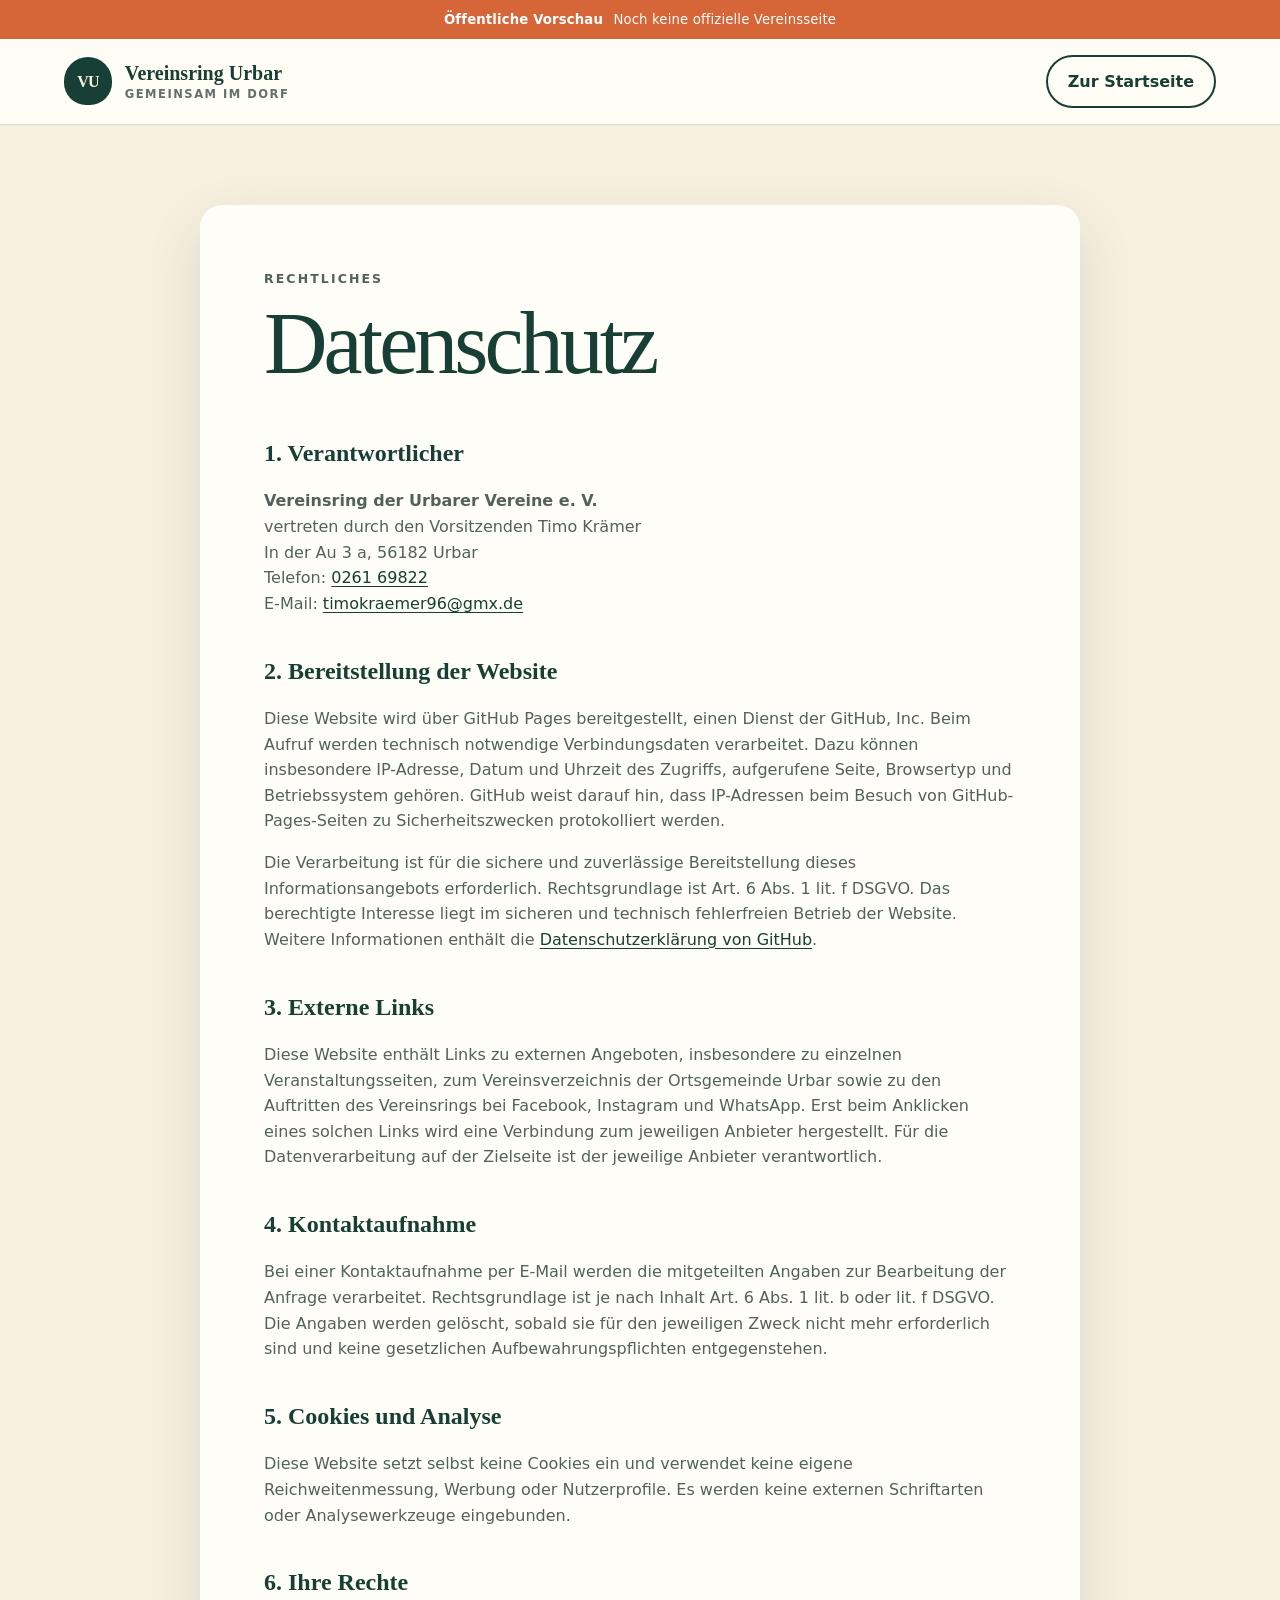
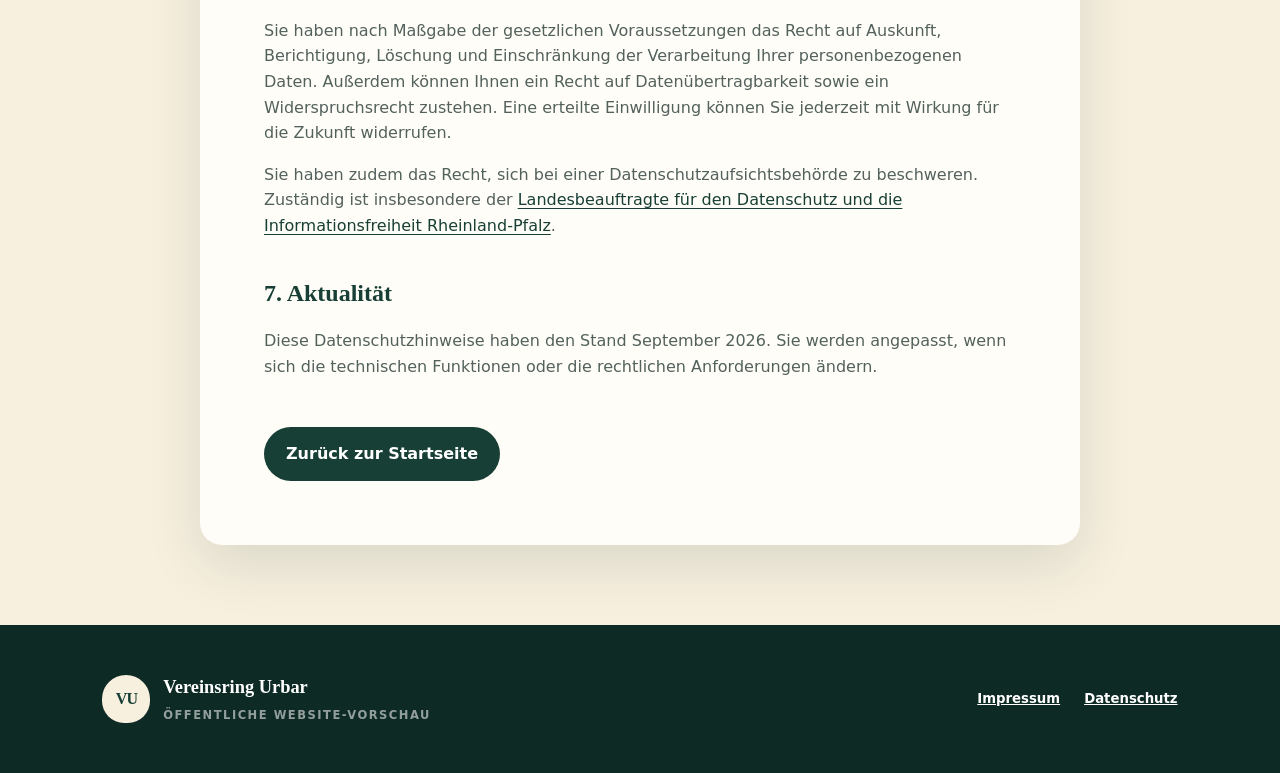
==== datenschutz.html @ 51ad7ecb "Interne Jahresplanung aus öffentlicher Vorschau entfernen" ====
<!doctype html>
<html lang="de">
<head>
  <meta charset="utf-8">
  <meta name="viewport" content="width=device-width, initial-scale=1">
  <meta name="description" content="Datenschutzhinweise der öffentlichen Website-Vorschau für den Vereinsring Urbar.">
  <meta name="theme-color" content="#173f35">
  <title>Datenschutz · Vereinsring Urbar</title>
  <link rel="icon" href="assets/favicon.svg" type="image/svg+xml">
  <link rel="stylesheet" href="styles.css?v=20260902-7">
</head>
<body class="legal-page">
  <div class="preview-bar"><strong>Öffentliche Vorschau</strong><span>Noch keine offizielle Vereinsseite</span></div>
  <header class="site-header">
    <a class="brand" href="index.html"><span class="brand-mark" aria-hidden="true">VU</span><span><strong>Vereinsring Urbar</strong><small>Gemeinsam im Dorf</small></span></a>
    <a class="button button-secondary" href="index.html">Zur Startseite</a>
  </header>
  <main class="legal-main">
    <article class="legal-card">
      <p class="eyebrow">Rechtliches</p>
      <h1>Datenschutz</h1>
      <section><h2>1. Verantwortlicher</h2><p><strong>Vereinsring der Urbarer Vereine e. V.</strong><br>vertreten durch den Vorsitzenden Timo Krämer<br>In der Au 3 a, 56182 Urbar<br>Telefon: <a href="tel:+4926169822">0261 69822</a><br>E-Mail: <a href="mailto:timokraemer96@gmx.de">timokraemer96@gmx.de</a></p></section>
      <section><h2>2. Bereitstellung der Website</h2><p>Diese Website wird über GitHub Pages bereitgestellt, einen Dienst der GitHub, Inc. Beim Aufruf werden technisch notwendige Verbindungsdaten verarbeitet. Dazu können insbesondere IP-Adresse, Datum und Uhrzeit des Zugriffs, aufgerufene Seite, Browsertyp und Betriebssystem gehören. GitHub weist darauf hin, dass IP-Adressen beim Besuch von GitHub-Pages-Seiten zu Sicherheitszwecken protokolliert werden.</p><p>Die Verarbeitung ist für die sichere und zuverlässige Bereitstellung dieses Informationsangebots erforderlich. Rechtsgrundlage ist Art. 6 Abs. 1 lit. f DSGVO. Das berechtigte Interesse liegt im sicheren und technisch fehlerfreien Betrieb der Website. Weitere Informationen enthält die <a href="https://docs.github.com/de/site-policy/privacy-policies/github-general-privacy-statement">Datenschutzerklärung von GitHub</a>.</p></section>
      <section><h2>3. Externe Links</h2><p>Diese Website enthält Links zu externen Angeboten, insbesondere zu einzelnen Veranstaltungsseiten, zum Vereinsverzeichnis der Ortsgemeinde Urbar sowie zu den Auftritten des Vereinsrings bei Facebook, Instagram und WhatsApp. Erst beim Anklicken eines solchen Links wird eine Verbindung zum jeweiligen Anbieter hergestellt. Für die Datenverarbeitung auf der Zielseite ist der jeweilige Anbieter verantwortlich.</p></section>
      <section><h2>4. Kontaktaufnahme</h2><p>Bei einer Kontaktaufnahme per E-Mail werden die mitgeteilten Angaben zur Bearbeitung der Anfrage verarbeitet. Rechtsgrundlage ist je nach Inhalt Art. 6 Abs. 1 lit. b oder lit. f DSGVO. Die Angaben werden gelöscht, sobald sie für den jeweiligen Zweck nicht mehr erforderlich sind und keine gesetzlichen Aufbewahrungspflichten entgegenstehen.</p></section>
      <section><h2>5. Cookies und Analyse</h2><p>Diese Website setzt selbst keine Cookies ein und verwendet keine eigene Reichweitenmessung, Werbung oder Nutzerprofile. Es werden keine externen Schriftarten oder Analysewerkzeuge eingebunden.</p></section>
      <section><h2>6. Ihre Rechte</h2><p>Sie haben nach Maßgabe der gesetzlichen Voraussetzungen das Recht auf Auskunft, Berichtigung, Löschung und Einschränkung der Verarbeitung Ihrer personenbezogenen Daten. Außerdem können Ihnen ein Recht auf Datenübertragbarkeit sowie ein Widerspruchsrecht zustehen. Eine erteilte Einwilligung können Sie jederzeit mit Wirkung für die Zukunft widerrufen.</p><p>Sie haben zudem das Recht, sich bei einer Datenschutzaufsichtsbehörde zu beschweren. Zuständig ist insbesondere der <a href="https://www.datenschutz.rlp.de/">Landesbeauftragte für den Datenschutz und die Informationsfreiheit Rheinland-Pfalz</a>.</p></section>
      <section><h2>7. Aktualität</h2><p>Diese Datenschutzhinweise haben den Stand September 2026. Sie werden angepasst, wenn sich die technischen Funktionen oder die rechtlichen Anforderungen ändern.</p></section>
      <a class="button button-primary legal-back" href="index.html">Zurück zur Startseite</a>
    </article>
  </main>
  <footer class="site-footer"><div class="footer-brand"><span class="brand-mark" aria-hidden="true">VU</span><div><strong>Vereinsring Urbar</strong><small>Öffentliche Website-Vorschau</small></div></div><nav><a href="impressum.html">Impressum</a><a href="datenschutz.html" aria-current="page">Datenschutz</a></nav></footer>
</body>
</html>
---- styles.css ----
:root {
  --ink: #173f35;
  --ink-dark: #0e2a24;
  --cream: #f7f0df;
  --paper: #fffdf7;
  --orange: #d66537;
  --gold: #dfad4d;
  --sage: #aec2a4;
  --blue: #5f99a3;
  --text: #18312b;
  --muted: #62706b;
  --line: rgba(23, 63, 53, .17);
  --shadow: 0 20px 55px rgba(15, 42, 36, .12);
  --radius: 22px;
}

* { box-sizing: border-box; }
html { scroll-behavior: smooth; }
body { margin: 0; color: var(--text); background: var(--paper); font-family: Inter, ui-sans-serif, system-ui, -apple-system, BlinkMacSystemFont, "Segoe UI", sans-serif; line-height: 1.6; }
a { color: inherit; }
img { display: block; max-width: 100%; }
button, a { -webkit-tap-highlight-color: transparent; }
.sr-only { position: absolute; width: 1px; height: 1px; padding: 0; margin: -1px; overflow: hidden; clip: rect(0, 0, 0, 0); white-space: nowrap; border: 0; }
.skip-link { position: fixed; top: -100px; left: 1rem; z-index: 100; padding: .7rem 1rem; background: white; }
.skip-link:focus { top: 1rem; }

.preview-bar { display: flex; justify-content: center; gap: .65rem; padding: .55rem 1rem; color: white; background: var(--orange); font-size: .83rem; letter-spacing: .01em; text-align: center; }
.site-header { position: sticky; top: 0; z-index: 50; display: flex; align-items: center; justify-content: space-between; gap: 2rem; min-height: 86px; padding: 0 clamp(1.25rem, 5vw, 5rem); background: rgba(255, 253, 247, .94); border-bottom: 1px solid var(--line); backdrop-filter: blur(14px); }
.brand { display: inline-flex; align-items: center; gap: .8rem; color: var(--ink); text-decoration: none; line-height: 1.1; }
.brand strong { display: block; font-family: Georgia, "Times New Roman", serif; font-size: 1.25rem; }
.brand small, .footer-brand small { display: block; margin-top: .24rem; color: var(--muted); font-size: .72rem; font-weight: 700; letter-spacing: .13em; text-transform: uppercase; }
.brand-mark { display: grid; place-items: center; width: 48px; height: 48px; color: var(--cream); background: var(--ink); border-radius: 50% 50% 46% 46%; font-family: Georgia, serif; font-weight: 700; letter-spacing: -.05em; }
.main-nav { display: flex; align-items: center; gap: clamp(1rem, 2.4vw, 2.25rem); }
.main-nav a { color: var(--ink); font-size: .92rem; font-weight: 750; text-decoration: none; }
.main-nav a:not(.nav-button):hover { color: var(--orange); }
.nav-button { padding: .65rem 1.05rem; color: white !important; background: var(--ink); border-radius: 999px; }
.menu-button { display: none; width: 44px; height: 44px; padding: 10px; background: transparent; border: 0; }
.menu-button > span:not(.sr-only) { display: block; height: 2px; margin: 5px 0; background: var(--ink); }

.hero { min-height: 690px; display: grid; grid-template-columns: 1.12fr .88fr; align-items: center; gap: 4rem; padding: clamp(4rem, 8vw, 8rem) clamp(1.25rem, 8vw, 8rem); overflow: hidden; background: var(--cream); }
.eyebrow { margin: 0 0 .8rem; color: var(--orange); font-size: .78rem; font-weight: 850; letter-spacing: .17em; text-transform: uppercase; }
.hero h1, .section h2, .contact-section h2, .legal-card h1 { margin: 0; color: var(--ink); font-family: Georgia, "Times New Roman", serif; font-weight: 500; line-height: .96; letter-spacing: -.045em; }
.hero h1 { max-width: 770px; font-size: clamp(4rem, 8vw, 7.8rem); }
.hero h1 em { color: var(--orange); font-weight: 500; }
.hero-lead { max-width: 650px; margin: 2rem 0; color: #42534e; font-size: clamp(1.06rem, 1.5vw, 1.28rem); }
.hero-actions { display: flex; flex-wrap: wrap; gap: .8rem; }
.button { display: inline-flex; align-items: center; justify-content: center; min-height: 50px; padding: .75rem 1.25rem; border: 2px solid transparent; border-radius: 999px; font-weight: 800; text-decoration: none; transition: transform .2s ease, background .2s ease; }
.button:hover { transform: translateY(-2px); }
.button-primary { color: white; background: var(--ink); }
.button-secondary { color: var(--ink); background: transparent; border-color: var(--ink); }
.hero-visual { position: relative; display: grid; place-items: center; min-height: 440px; }
.community-circle { position: relative; display: grid; place-content: center; width: min(36vw, 460px); aspect-ratio: 1; color: var(--cream); background: var(--ink); border-radius: 50%; text-align: center; box-shadow: 50px 45px 0 var(--gold), -35px -35px 0 var(--sage); }
.community-circle::before, .community-circle::after { content: ""; position: absolute; border-radius: 50%; }
.community-circle::before { width: 72px; height: 72px; right: -30px; top: 45px; background: var(--orange); }
.community-circle::after { width: 45px; height: 45px; left: 15px; bottom: -40px; background: var(--blue); }
.community-circle strong { font-family: Georgia, serif; font-size: clamp(3.5rem, 6vw, 6rem); font-weight: 500; line-height: .85; }
.community-circle small { margin-top: .65rem; font-size: .85rem; font-weight: 800; letter-spacing: .17em; text-transform: uppercase; }
.circle-word { position: absolute; padding: .45rem .8rem; color: var(--ink); background: var(--paper); border-radius: 999px; font-size: .75rem; font-weight: 850; text-transform: uppercase; box-shadow: var(--shadow); }
.word-1 { left: -35px; top: 28%; transform: rotate(-7deg); }
.word-2 { right: -35px; top: 35%; transform: rotate(8deg); }
.word-3 { left: 4%; bottom: 16%; transform: rotate(5deg); }
.word-4 { right: 2%; bottom: 15%; transform: rotate(-6deg); }

.quick-strip { display: grid; grid-template-columns: repeat(3, 1fr); color: white; background: var(--ink); }
.quick-strip a { display: grid; grid-template-columns: auto 1fr; column-gap: 1rem; padding: 1.8rem clamp(1.25rem, 4vw, 4rem); text-decoration: none; border-right: 1px solid rgba(255,255,255,.17); }
.quick-strip span { grid-row: span 2; color: var(--gold); font-family: Georgia, serif; font-size: 1.8rem; }
.quick-strip strong { font-size: 1rem; }
.quick-strip small { color: rgba(255,255,255,.68); }

.section { padding: clamp(5rem, 9vw, 9rem) clamp(1.25rem, 8vw, 8rem); }
.section-light { background: var(--paper); }
.section-paper { background: var(--cream); }
.section-ink { color: white; background: var(--ink); }
.role-section { background: #eef1e5; }
.section-heading { display: grid; grid-template-columns: 1.25fr .75fr; align-items: end; gap: 3rem; margin-bottom: 3.2rem; }
.section-heading h2, .contact-section h2 { font-size: clamp(2.8rem, 5.5vw, 5rem); }
.section-heading > p { max-width: 520px; margin: 0; color: var(--muted); font-size: 1.04rem; }
.section-heading.inverse h2 { color: var(--cream); }
.section-heading.inverse > p { color: rgba(255,255,255,.68); }

.event-grid { display: grid; grid-template-columns: 1.4fr 1fr 1fr; gap: 1rem; }
.event-card { min-height: 315px; display: flex; flex-direction: column; justify-content: space-between; padding: 1.6rem; background: white; border: 1px solid var(--line); border-radius: var(--radius); box-shadow: 0 12px 40px rgba(15,42,36,.05); }
.event-card.event-featured { background: #eef1e5; }
.date-block { display: flex; align-items: center; gap: .7rem; color: var(--ink); }
.date-block strong { font-family: Georgia, serif; font-size: 3.7rem; font-weight: 500; line-height: 1; }
.date-block span { font-size: .72rem; font-weight: 850; line-height: 1.2; letter-spacing: .12em; }
.event-content { margin-top: 2rem; }
.tag { display: inline-block; margin-bottom: .65rem; color: var(--orange); font-size: .7rem; font-weight: 850; letter-spacing: .1em; text-transform: uppercase; }
.event-card h3 { margin: 0 0 .55rem; color: var(--ink); font-family: Georgia, serif; font-size: clamp(1.45rem, 2vw, 2rem); line-height: 1.1; }
.event-card p { margin: 0 0 1rem; color: var(--muted); font-size: .92rem; }
.event-card a { color: var(--ink); font-size: .85rem; font-weight: 850; text-decoration: none; }
.source-note { margin: 1.5rem 0 0; color: var(--muted); font-size: .78rem; }

.role-grid { display: grid; grid-template-columns: repeat(3, 1fr); gap: 1rem; }
.role-card { min-height: 360px; display: flex; flex-direction: column; padding: 2rem; background: var(--paper); border: 1px solid var(--line); border-radius: var(--radius); }
.role-card::before { content: ""; width: 56px; height: 6px; margin-bottom: auto; background: var(--orange); border-radius: 999px; }
.role-support::before { background: var(--gold); }
.role-coordinate::before { background: var(--blue); }
.role-label { margin: 2.5rem 0 .7rem; color: var(--orange); font-size: .7rem; font-weight: 850; letter-spacing: .12em; text-transform: uppercase; }
.role-support .role-label { color: #98701d; }
.role-coordinate .role-label { color: #39717b; }
.role-card h3 { margin: 0 0 .7rem; color: var(--ink); font-family: Georgia, serif; font-size: 2rem; line-height: 1.05; }
.role-card p { margin: 0 0 1.8rem; color: var(--muted); }
.role-card small { margin-top: auto; padding-top: 1.2rem; color: var(--ink); border-top: 1px solid var(--line); font-size: .76rem; font-weight: 750; }

.action-grid { display: grid; grid-template-columns: 1.5fr 1fr 1fr; gap: 1rem; }
.action-card { min-height: 390px; position: relative; display: flex; flex-direction: column; justify-content: flex-end; padding: 2rem; color: var(--ink); background: var(--gold); border-radius: var(--radius); overflow: hidden; }
.action-card:nth-child(3) { background: var(--sage); }
.action-card h3 { margin: .5rem 0; font-family: Georgia, serif; font-size: 2.5rem; line-height: 1; }
.action-card p { margin: .5rem 0 1.5rem; }
.action-number { position: absolute; top: 1.5rem; right: 1.5rem; font-family: Georgia, serif; font-size: 2rem; }
.status { font-size: .72rem; font-weight: 850; letter-spacing: .09em; text-transform: uppercase; }
.action-image { min-height: 520px; padding: 0; color: white; background: var(--ink-dark); }
.action-image img { position: absolute; inset: 0; width: 100%; height: 100%; object-fit: cover; opacity: .46; }
.action-image::after { content: ""; position: absolute; inset: 25% 0 0; background: linear-gradient(transparent, rgba(14,42,36,.95)); }
.action-image > div { position: relative; z-index: 1; padding: 2.2rem; }
.tag-light { color: var(--gold); }

.social-section h2 { margin: 0; color: var(--ink); font-family: Georgia, serif; font-size: clamp(2.8rem, 5.5vw, 5rem); font-weight: 500; line-height: .98; letter-spacing: -.045em; }

.filter-row { display: flex; flex-wrap: wrap; gap: .55rem; margin-bottom: 1.5rem; }
.filter-button { padding: .62rem 1rem; color: var(--ink); background: transparent; border: 1px solid var(--ink); border-radius: 999px; font: inherit; font-size: .82rem; font-weight: 750; cursor: pointer; }
.filter-button.active, .filter-button:hover { color: white; background: var(--ink); }
.club-grid { display: grid; grid-template-columns: repeat(4, 1fr); gap: .85rem; }
.club-card { min-height: 205px; padding: 1.4rem; background: var(--paper); border: 1px solid rgba(23,63,53,.1); border-radius: 16px; transition: transform .2s ease, box-shadow .2s ease; }
.club-card:hover { transform: translateY(-3px); box-shadow: 0 12px 35px rgba(15,42,36,.08); }
.club-card[hidden] { display: none; }
.club-icon { display: grid; place-items: center; width: 42px; height: 42px; margin-bottom: 2.2rem; color: white; background: var(--orange); border-radius: 50%; font-size: 1rem; }
.club-card:nth-child(3n) .club-icon { background: var(--blue); }
.club-card:nth-child(3n+2) .club-icon { color: var(--ink); background: var(--gold); }
.club-card small { color: var(--muted); font-size: .68rem; font-weight: 850; letter-spacing: .1em; text-transform: uppercase; }
.club-card h3 { margin: .35rem 0 0; color: var(--ink); font-family: Georgia, serif; font-size: 1.18rem; line-height: 1.2; }

.story-section { display: grid; grid-template-columns: .6fr 1.2fr 1fr; align-items: center; gap: 4rem; background: var(--paper); }
.story-number { color: var(--orange); font-family: Georgia, serif; font-size: clamp(6rem, 14vw, 14rem); line-height: .8; opacity: .18; }
.story-copy h2 { margin-bottom: 1.5rem; font-size: clamp(2.6rem, 4.5vw, 4.6rem); }
.story-copy p:not(.eyebrow) { color: var(--muted); }
blockquote { margin: 0; padding: 2.2rem; background: var(--cream); border-radius: var(--radius); }
blockquote p { margin: 0 0 1.5rem; color: var(--ink); font-family: Georgia, serif; font-size: 1.7rem; line-height: 1.25; }
blockquote cite { color: var(--muted); font-size: .76rem; font-style: normal; font-weight: 800; letter-spacing: .08em; text-transform: uppercase; }

.social-section { display: grid; grid-template-columns: .8fr 1.2fr; align-items: center; gap: clamp(3rem, 7vw, 7rem); padding: clamp(4rem, 8vw, 7rem) clamp(1.25rem, 8vw, 8rem); background: var(--cream); }
.social-section > div > p:not(.eyebrow) { color: var(--muted); }
.social-grid { display: grid; grid-template-columns: repeat(3, 1fr); gap: .8rem; }
.social-card { min-height: 190px; display: flex; flex-direction: column; justify-content: flex-end; padding: 1.35rem; color: white; background: var(--ink); border-radius: 18px; text-decoration: none; }
.social-card > span { margin-bottom: auto; font-family: Georgia, serif; font-size: 2.3rem; }
.social-card strong { font-family: Georgia, serif; font-size: 1.45rem; }
.social-card small { color: rgba(255,255,255,.68); font-size: .72rem; font-weight: 750; }
.social-facebook { background: #305ca8; }
.social-instagram { background: #a34777; }
.social-whatsapp { background: #177e57; }

.contact-section { display: grid; grid-template-columns: 1.3fr .7fr; align-items: center; gap: 3rem; padding: clamp(4rem, 8vw, 7rem) clamp(1.25rem, 8vw, 8rem); color: white; background: var(--orange); }
.contact-section .eyebrow { color: var(--cream); }
.contact-section h2 { color: white; }
.contact-section p:not(.eyebrow) { max-width: 660px; color: rgba(255,255,255,.8); }
.contact-actions { display: flex; flex-direction: column; align-items: flex-start; gap: 1.2rem; }
.button-cream { color: var(--ink); background: var(--cream); }
.text-link { font-weight: 800; text-underline-offset: 4px; }

.site-footer { display: grid; grid-template-columns: 1fr auto; gap: 2rem; padding: 3rem clamp(1.25rem, 8vw, 8rem); color: white; background: var(--ink-dark); }
.footer-brand { display: flex; align-items: center; gap: .8rem; }
.footer-brand .brand-mark { color: var(--ink); background: var(--cream); }
.footer-brand strong { font-family: Georgia, serif; font-size: 1.15rem; }
.footer-brand small { color: rgba(255,255,255,.55); }
.site-footer nav { display: flex; flex-wrap: wrap; align-items: center; justify-content: flex-end; gap: 1.5rem; }
.site-footer nav a { font-size: .83rem; font-weight: 750; }
.footer-note { grid-column: 1 / -1; margin: 1rem 0 0; padding-top: 1.5rem; color: rgba(255,255,255,.5); border-top: 1px solid rgba(255,255,255,.12); font-size: .76rem; }

.legal-page { background: var(--cream); }
.legal-main { max-width: 920px; margin: 0 auto; padding: 5rem 1.25rem; }
.legal-card { padding: clamp(1.5rem, 5vw, 4.5rem); background: var(--paper); border-radius: var(--radius); box-shadow: var(--shadow); }
.legal-card h1 { margin-bottom: 3rem; font-size: clamp(3rem, 7vw, 5.5rem); }
.legal-card h2 { margin: 2.2rem 0 .6rem; color: var(--ink); font-family: Georgia, serif; font-size: 1.5rem; }
.legal-card p, .legal-card li { color: #53615d; }
.legal-card a:not(.button) { color: var(--ink); text-underline-offset: 3px; }
.legal-back { margin-top: 2rem; }

@media (max-width: 1050px) {
  .hero { min-height: auto; grid-template-columns: 1fr; }
  .hero-visual { min-height: 400px; }
  .community-circle { width: min(72vw, 420px); }
  .event-grid { grid-template-columns: 1fr 1fr; }
  .event-featured { grid-column: 1 / -1; }
  .action-grid { grid-template-columns: 1fr 1fr; }
  .action-image { grid-row: span 2; }
  .club-grid { grid-template-columns: repeat(3, 1fr); }
  .story-section { grid-template-columns: .5fr 1.5fr; }
  .story-section blockquote { grid-column: 2; }
  .role-grid { grid-template-columns: 1fr 1fr; }
  .role-card:last-child { grid-column: 1 / -1; min-height: 300px; }
  .social-section { grid-template-columns: 1fr; }
}

@media (max-width: 900px) {
  .site-header { min-height: 76px; }
  .menu-button { display: block; }
  .main-nav { position: absolute; top: 100%; left: 0; right: 0; display: none; align-items: stretch; flex-direction: column; gap: 0; padding: .8rem 1.25rem 1.25rem; background: var(--paper); border-bottom: 1px solid var(--line); box-shadow: 0 20px 30px rgba(15,42,36,.1); }
  .main-nav.open { display: flex; }
  .main-nav a { padding: .8rem 0; }
  .nav-button { margin-top: .5rem; padding: .7rem 1rem !important; text-align: center; }
}

@media (max-width: 760px) {
  .preview-bar { align-items: center; flex-direction: column; gap: 0; line-height: 1.4; }
  .site-header { min-height: 72px; }
  .brand-mark { width: 42px; height: 42px; }
  .brand strong { font-size: 1.05rem; }
  .menu-button { display: block; }
  .main-nav { position: absolute; top: 100%; left: 0; right: 0; display: none; align-items: stretch; flex-direction: column; gap: 0; padding: .8rem 1.25rem 1.25rem; background: var(--paper); border-bottom: 1px solid var(--line); box-shadow: 0 20px 30px rgba(15,42,36,.1); }
  .main-nav.open { display: flex; }
  .main-nav a { padding: .8rem 0; }
  .nav-button { margin-top: .5rem; padding: .7rem 1rem !important; text-align: center; }
  .hero { gap: 1rem; padding-top: 4.5rem; }
  .hero h1 { font-size: clamp(3.25rem, 18vw, 5rem); }
  .hero-visual { min-height: 350px; }
  .community-circle { width: min(77vw, 330px); box-shadow: 25px 25px 0 var(--gold), -18px -18px 0 var(--sage); }
  .circle-word { font-size: .6rem; }
  .word-1 { left: -15px; } .word-2 { right: -15px; }
  .quick-strip { grid-template-columns: 1fr; }
  .quick-strip a { border-right: 0; border-bottom: 1px solid rgba(255,255,255,.17); }
  .section-heading, .contact-section { grid-template-columns: 1fr; gap: 1.5rem; }
  .role-grid { grid-template-columns: 1fr; }
  .role-card, .role-card:last-child { grid-column: auto; min-height: 310px; }
  .event-grid, .action-grid { grid-template-columns: 1fr; }
  .event-featured { grid-column: auto; }
  .event-card { min-height: 290px; }
  .action-image { grid-row: auto; min-height: 510px; }
  .action-card:not(.action-image) { min-height: 310px; }
  .club-grid { grid-template-columns: 1fr 1fr; }
  .story-section { grid-template-columns: 1fr; gap: 2rem; }
  .story-number { font-size: 7rem; }
  .story-section blockquote { grid-column: auto; }
  .site-footer { grid-template-columns: 1fr; }
  .site-footer nav { justify-content: flex-start; }
  .social-grid { grid-template-columns: 1fr 1fr 1fr; }
}

@media (max-width: 480px) {
  .legal-page .site-header .button { display: none; }
  .section-heading { grid-template-columns: minmax(0, 1fr); }
  .section-heading h2, .contact-section h2 { font-size: 2.35rem; overflow-wrap: anywhere; }
  .role-grid { grid-template-columns: minmax(0, 1fr); }
  .role-card { min-width: 0; padding: 1.5rem; }
  .role-card h3, .role-card small { overflow-wrap: anywhere; }
  .hero-actions .button { width: 100%; }
  .club-grid { grid-template-columns: 1fr; }
  .social-grid { grid-template-columns: 1fr; }
  .social-card { min-height: 150px; }
  .club-card { min-height: 175px; }
  .club-icon { margin-bottom: 1.5rem; }
}

@media (prefers-reduced-motion: reduce) {
  html { scroll-behavior: auto; }
  *, *::before, *::after { transition: none !important; }
}
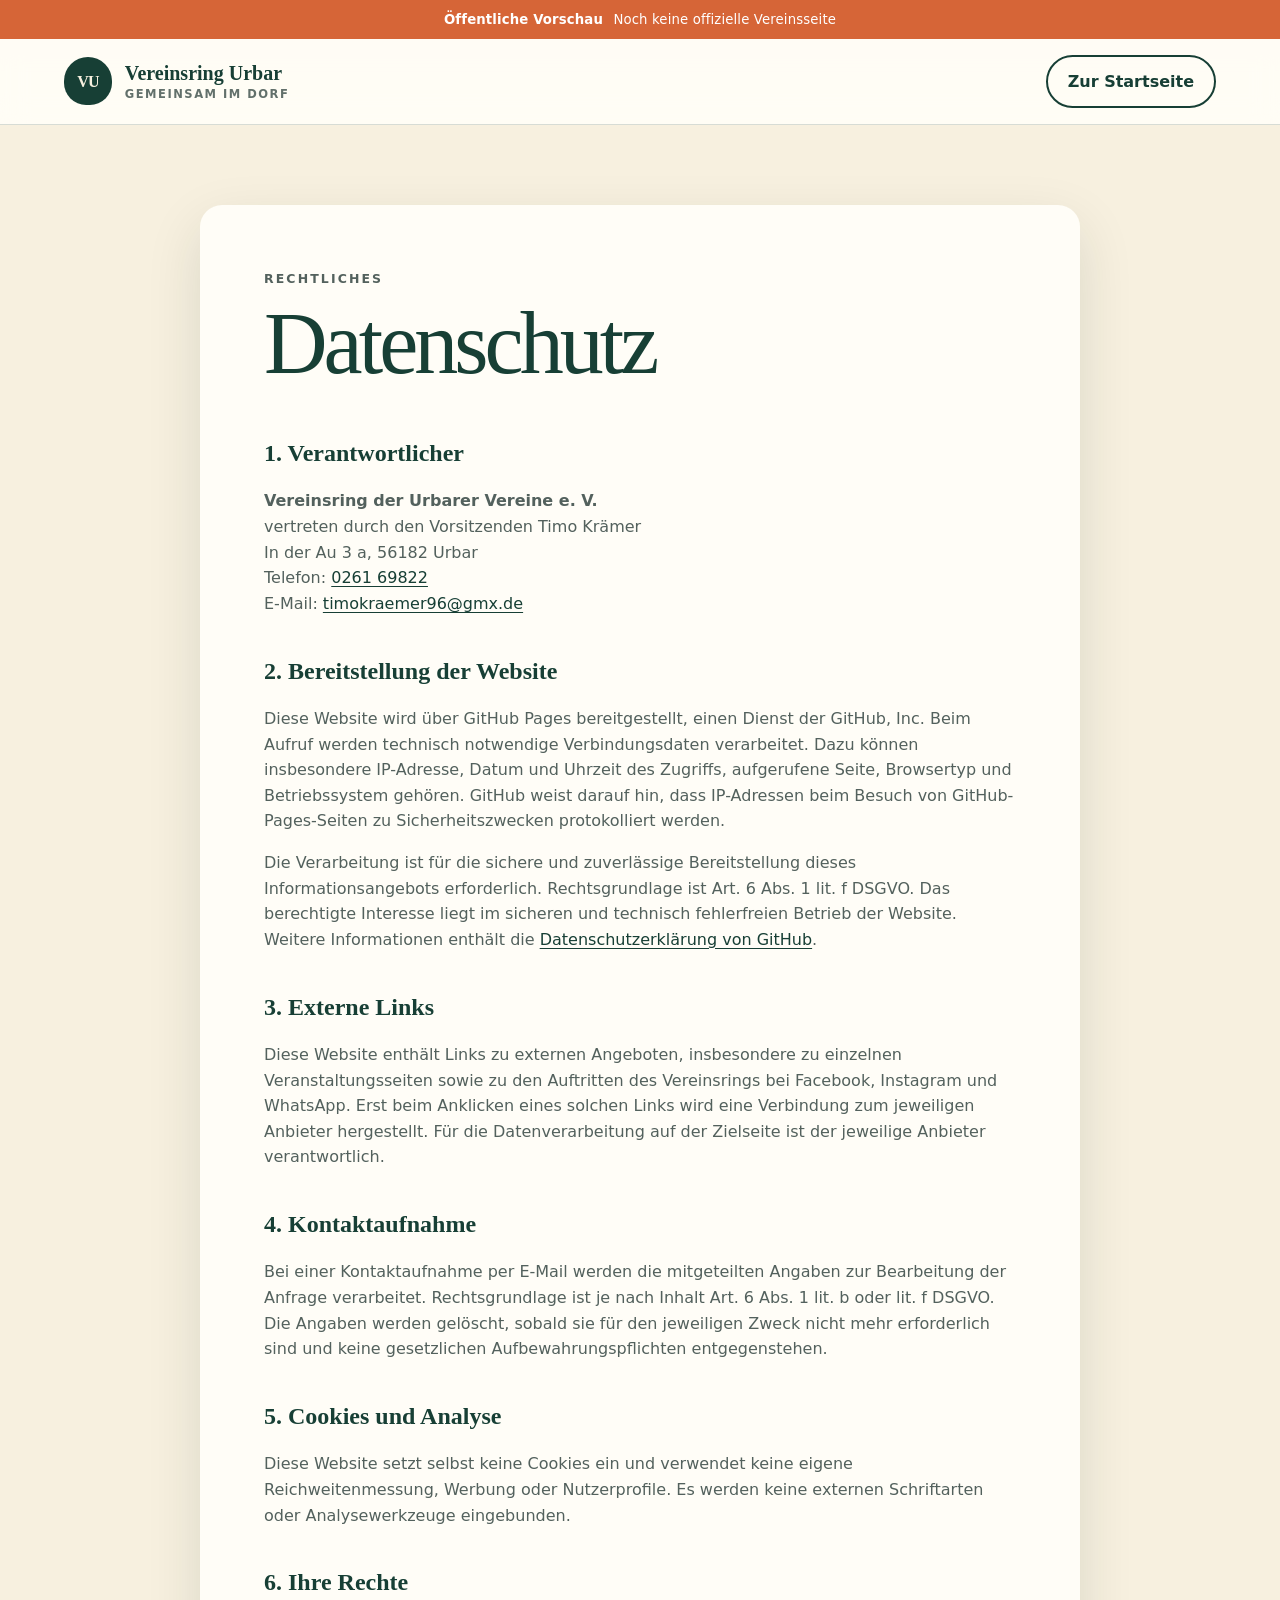
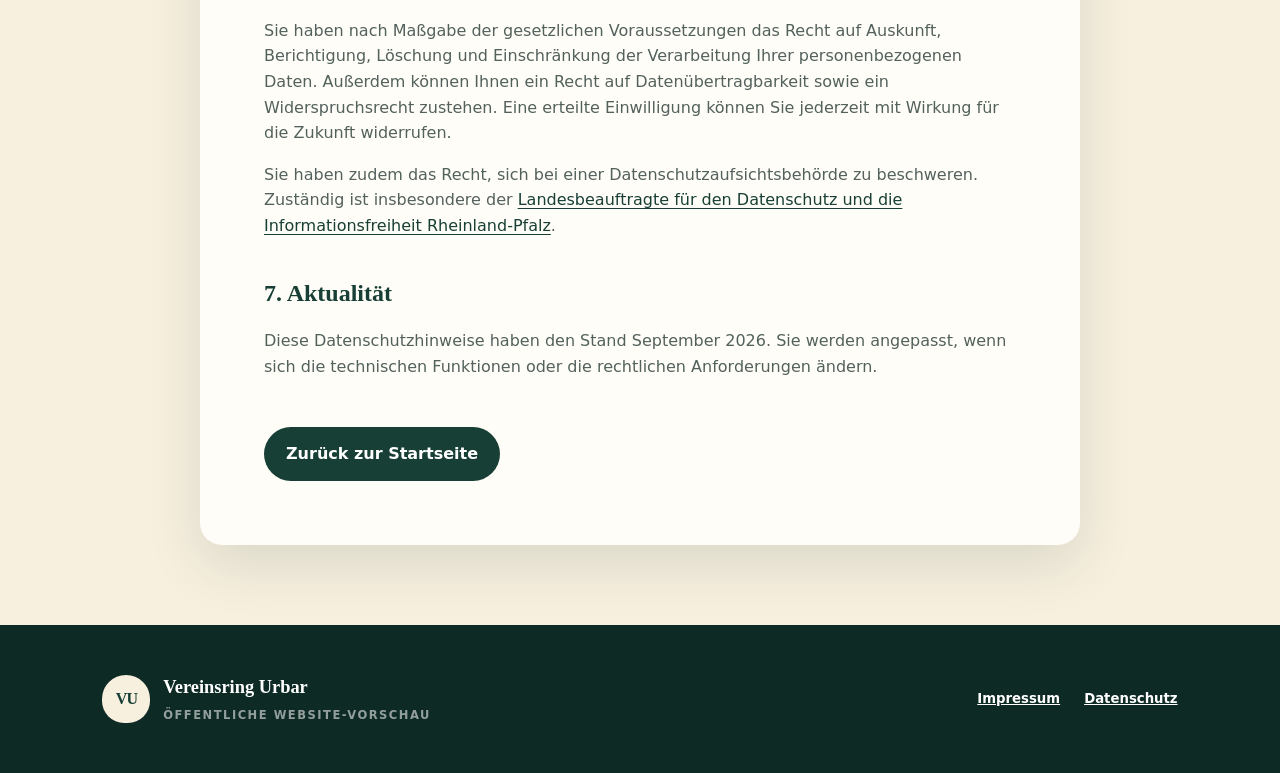
==== commit 1ba33077: "Vereinsverzeichnis auf eigene Übersicht verlinken" ====
--- a/datenschutz.html
+++ b/datenschutz.html
@@ -7,7 +7,7 @@
   <meta name="theme-color" content="#173f35">
   <title>Datenschutz · Vereinsring Urbar</title>
   <link rel="icon" href="assets/favicon.svg" type="image/svg+xml">
-  <link rel="stylesheet" href="styles.css?v=20260902-7">
+  <link rel="stylesheet" href="styles.css?v=20260902-8">
 </head>
 <body class="legal-page">
   <div class="preview-bar"><strong>Öffentliche Vorschau</strong><span>Noch keine offizielle Vereinsseite</span></div>
@@ -21,7 +21,7 @@
       <h1>Datenschutz</h1>
       <section><h2>1. Verantwortlicher</h2><p><strong>Vereinsring der Urbarer Vereine e. V.</strong><br>vertreten durch den Vorsitzenden Timo Krämer<br>In der Au 3 a, 56182 Urbar<br>Telefon: <a href="tel:+4926169822">0261 69822</a><br>E-Mail: <a href="mailto:timokraemer96@gmx.de">timokraemer96@gmx.de</a></p></section>
       <section><h2>2. Bereitstellung der Website</h2><p>Diese Website wird über GitHub Pages bereitgestellt, einen Dienst der GitHub, Inc. Beim Aufruf werden technisch notwendige Verbindungsdaten verarbeitet. Dazu können insbesondere IP-Adresse, Datum und Uhrzeit des Zugriffs, aufgerufene Seite, Browsertyp und Betriebssystem gehören. GitHub weist darauf hin, dass IP-Adressen beim Besuch von GitHub-Pages-Seiten zu Sicherheitszwecken protokolliert werden.</p><p>Die Verarbeitung ist für die sichere und zuverlässige Bereitstellung dieses Informationsangebots erforderlich. Rechtsgrundlage ist Art. 6 Abs. 1 lit. f DSGVO. Das berechtigte Interesse liegt im sicheren und technisch fehlerfreien Betrieb der Website. Weitere Informationen enthält die <a href="https://docs.github.com/de/site-policy/privacy-policies/github-general-privacy-statement">Datenschutzerklärung von GitHub</a>.</p></section>
-      <section><h2>3. Externe Links</h2><p>Diese Website enthält Links zu externen Angeboten, insbesondere zu einzelnen Veranstaltungsseiten, zum Vereinsverzeichnis der Ortsgemeinde Urbar sowie zu den Auftritten des Vereinsrings bei Facebook, Instagram und WhatsApp. Erst beim Anklicken eines solchen Links wird eine Verbindung zum jeweiligen Anbieter hergestellt. Für die Datenverarbeitung auf der Zielseite ist der jeweilige Anbieter verantwortlich.</p></section>
+      <section><h2>3. Externe Links</h2><p>Diese Website enthält Links zu externen Angeboten, insbesondere zu einzelnen Veranstaltungsseiten sowie zu den Auftritten des Vereinsrings bei Facebook, Instagram und WhatsApp. Erst beim Anklicken eines solchen Links wird eine Verbindung zum jeweiligen Anbieter hergestellt. Für die Datenverarbeitung auf der Zielseite ist der jeweilige Anbieter verantwortlich.</p></section>
       <section><h2>4. Kontaktaufnahme</h2><p>Bei einer Kontaktaufnahme per E-Mail werden die mitgeteilten Angaben zur Bearbeitung der Anfrage verarbeitet. Rechtsgrundlage ist je nach Inhalt Art. 6 Abs. 1 lit. b oder lit. f DSGVO. Die Angaben werden gelöscht, sobald sie für den jeweiligen Zweck nicht mehr erforderlich sind und keine gesetzlichen Aufbewahrungspflichten entgegenstehen.</p></section>
       <section><h2>5. Cookies und Analyse</h2><p>Diese Website setzt selbst keine Cookies ein und verwendet keine eigene Reichweitenmessung, Werbung oder Nutzerprofile. Es werden keine externen Schriftarten oder Analysewerkzeuge eingebunden.</p></section>
       <section><h2>6. Ihre Rechte</h2><p>Sie haben nach Maßgabe der gesetzlichen Voraussetzungen das Recht auf Auskunft, Berichtigung, Löschung und Einschränkung der Verarbeitung Ihrer personenbezogenen Daten. Außerdem können Ihnen ein Recht auf Datenübertragbarkeit sowie ein Widerspruchsrecht zustehen. Eine erteilte Einwilligung können Sie jederzeit mit Wirkung für die Zukunft widerrufen.</p><p>Sie haben zudem das Recht, sich bei einer Datenschutzaufsichtsbehörde zu beschweren. Zuständig ist insbesondere der <a href="https://www.datenschutz.rlp.de/">Landesbeauftragte für den Datenschutz und die Informationsfreiheit Rheinland-Pfalz</a>.</p></section>
--- a/styles.css
+++ b/styles.css
@@ -116,8 +116,6 @@
 .action-image > div { position: relative; z-index: 1; padding: 2.2rem; }
 .tag-light { color: var(--gold); }
 
-.social-section h2 { margin: 0; color: var(--ink); font-family: Georgia, serif; font-size: clamp(2.8rem, 5.5vw, 5rem); font-weight: 500; line-height: .98; letter-spacing: -.045em; }
-
 .filter-row { display: flex; flex-wrap: wrap; gap: .55rem; margin-bottom: 1.5rem; }
 .filter-button { padding: .62rem 1rem; color: var(--ink); background: transparent; border: 1px solid var(--ink); border-radius: 999px; font: inherit; font-size: .82rem; font-weight: 750; cursor: pointer; }
 .filter-button.active, .filter-button:hover { color: white; background: var(--ink); }
@@ -139,17 +137,6 @@
 blockquote p { margin: 0 0 1.5rem; color: var(--ink); font-family: Georgia, serif; font-size: 1.7rem; line-height: 1.25; }
 blockquote cite { color: var(--muted); font-size: .76rem; font-style: normal; font-weight: 800; letter-spacing: .08em; text-transform: uppercase; }
 
-.social-section { display: grid; grid-template-columns: .8fr 1.2fr; align-items: center; gap: clamp(3rem, 7vw, 7rem); padding: clamp(4rem, 8vw, 7rem) clamp(1.25rem, 8vw, 8rem); background: var(--cream); }
-.social-section > div > p:not(.eyebrow) { color: var(--muted); }
-.social-grid { display: grid; grid-template-columns: repeat(3, 1fr); gap: .8rem; }
-.social-card { min-height: 190px; display: flex; flex-direction: column; justify-content: flex-end; padding: 1.35rem; color: white; background: var(--ink); border-radius: 18px; text-decoration: none; }
-.social-card > span { margin-bottom: auto; font-family: Georgia, serif; font-size: 2.3rem; }
-.social-card strong { font-family: Georgia, serif; font-size: 1.45rem; }
-.social-card small { color: rgba(255,255,255,.68); font-size: .72rem; font-weight: 750; }
-.social-facebook { background: #305ca8; }
-.social-instagram { background: #a34777; }
-.social-whatsapp { background: #177e57; }
-
 .contact-section { display: grid; grid-template-columns: 1.3fr .7fr; align-items: center; gap: 3rem; padding: clamp(4rem, 8vw, 7rem) clamp(1.25rem, 8vw, 8rem); color: white; background: var(--orange); }
 .contact-section .eyebrow { color: var(--cream); }
 .contact-section h2 { color: white; }
@@ -157,6 +144,7 @@
 .contact-actions { display: flex; flex-direction: column; align-items: flex-start; gap: 1.2rem; }
 .button-cream { color: var(--ink); background: var(--cream); }
 .text-link { font-weight: 800; text-underline-offset: 4px; }
+.contact-socials { display: flex; flex-wrap: wrap; gap: .7rem 1.25rem; }
 
 .site-footer { display: grid; grid-template-columns: 1fr auto; gap: 2rem; padding: 3rem clamp(1.25rem, 8vw, 8rem); color: white; background: var(--ink-dark); }
 .footer-brand { display: flex; align-items: center; gap: .8rem; }
@@ -189,7 +177,6 @@
   .story-section blockquote { grid-column: 2; }
   .role-grid { grid-template-columns: 1fr 1fr; }
   .role-card:last-child { grid-column: 1 / -1; min-height: 300px; }
-  .social-section { grid-template-columns: 1fr; }
 }
 
 @media (max-width: 900px) {
@@ -233,7 +220,6 @@
   .story-section blockquote { grid-column: auto; }
   .site-footer { grid-template-columns: 1fr; }
   .site-footer nav { justify-content: flex-start; }
-  .social-grid { grid-template-columns: 1fr 1fr 1fr; }
 }
 
 @media (max-width: 480px) {
@@ -245,8 +231,6 @@
   .role-card h3, .role-card small { overflow-wrap: anywhere; }
   .hero-actions .button { width: 100%; }
   .club-grid { grid-template-columns: 1fr; }
-  .social-grid { grid-template-columns: 1fr; }
-  .social-card { min-height: 150px; }
   .club-card { min-height: 175px; }
   .club-icon { margin-bottom: 1.5rem; }
 }
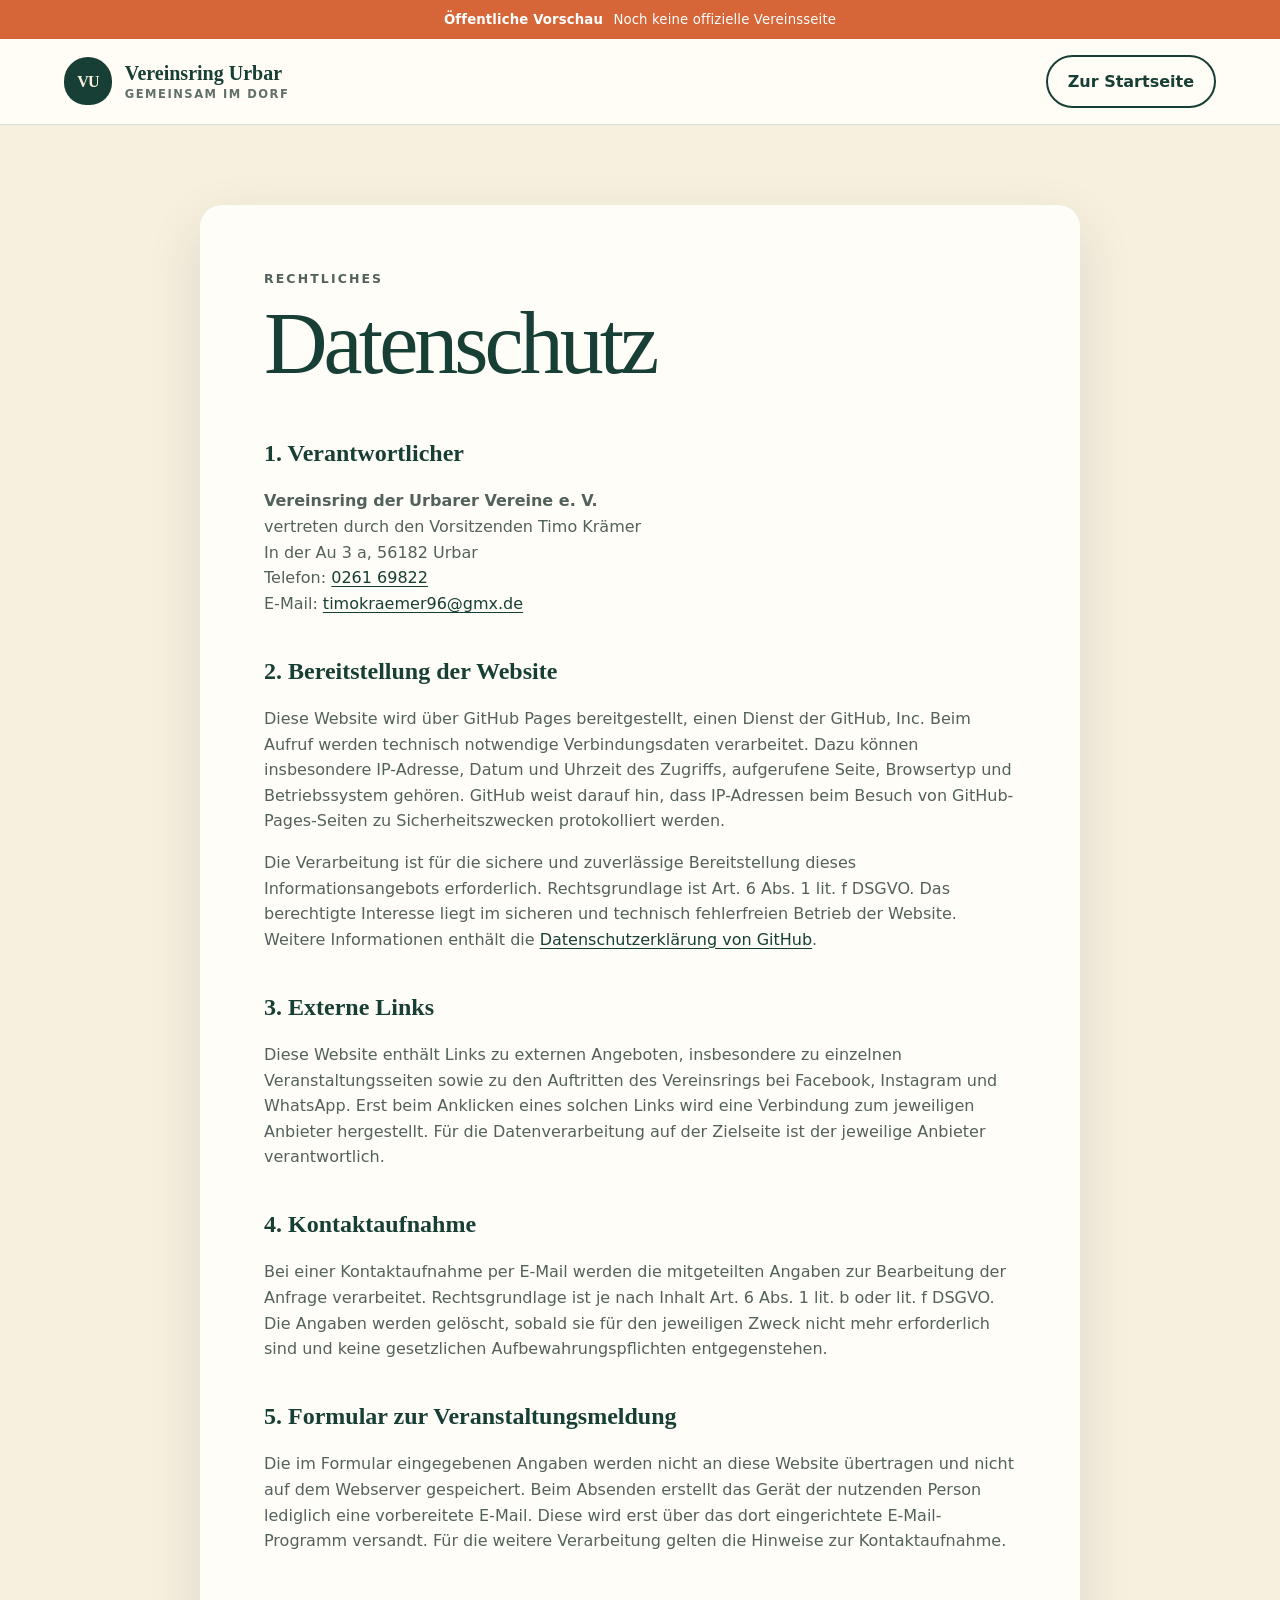
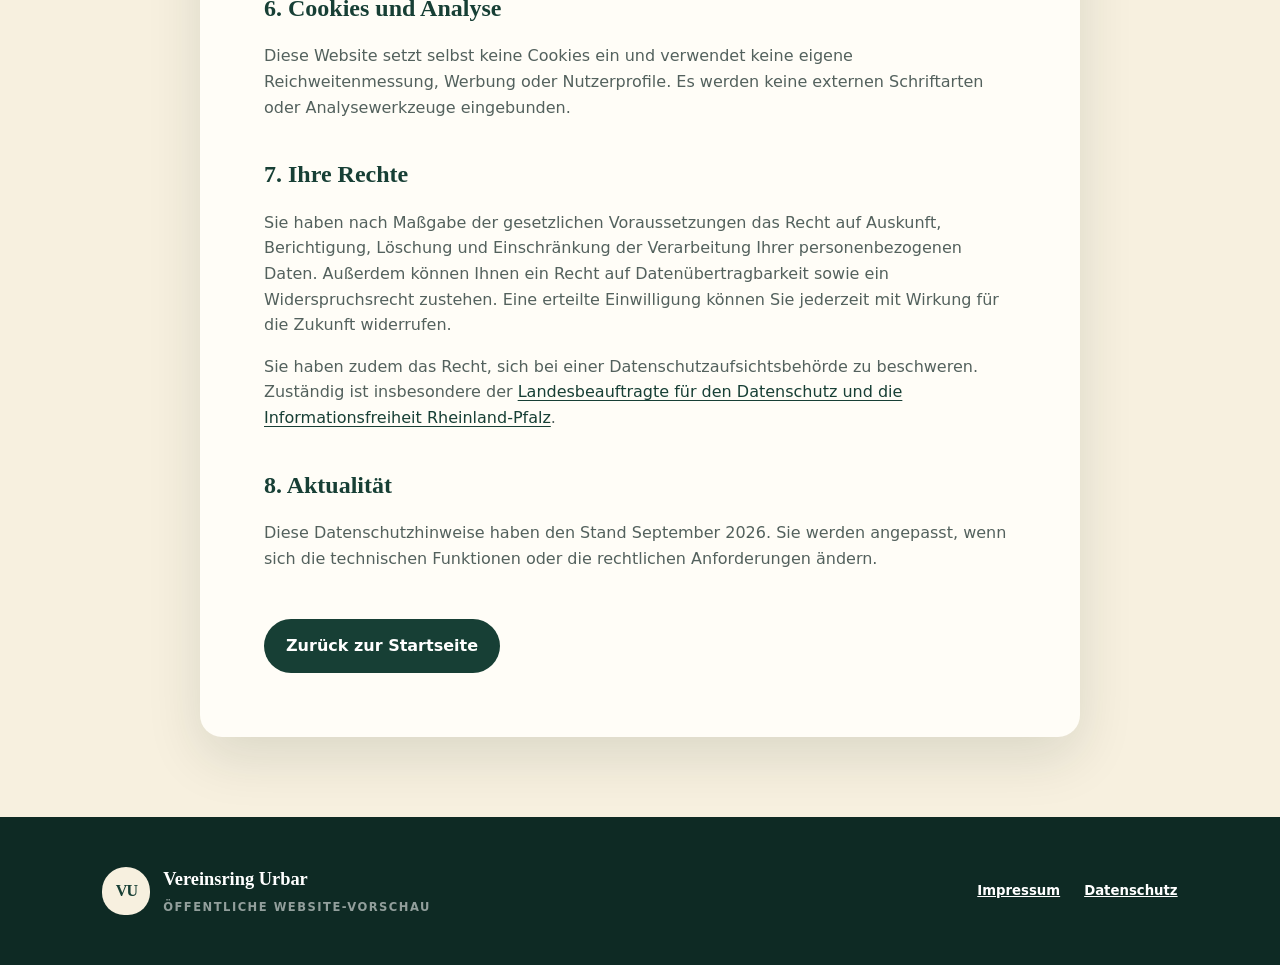
==== commit a03b874f: "Formular für Veranstaltungsmeldungen ergänzen" ====
--- a/datenschutz.html
+++ b/datenschutz.html
@@ -7,7 +7,7 @@
   <meta name="theme-color" content="#173f35">
   <title>Datenschutz · Vereinsring Urbar</title>
   <link rel="icon" href="assets/favicon.svg" type="image/svg+xml">
-  <link rel="stylesheet" href="styles.css?v=20260902-8">
+  <link rel="stylesheet" href="styles.css?v=20260902-9">
 </head>
 <body class="legal-page">
   <div class="preview-bar"><strong>Öffentliche Vorschau</strong><span>Noch keine offizielle Vereinsseite</span></div>
@@ -23,9 +23,10 @@
       <section><h2>2. Bereitstellung der Website</h2><p>Diese Website wird über GitHub Pages bereitgestellt, einen Dienst der GitHub, Inc. Beim Aufruf werden technisch notwendige Verbindungsdaten verarbeitet. Dazu können insbesondere IP-Adresse, Datum und Uhrzeit des Zugriffs, aufgerufene Seite, Browsertyp und Betriebssystem gehören. GitHub weist darauf hin, dass IP-Adressen beim Besuch von GitHub-Pages-Seiten zu Sicherheitszwecken protokolliert werden.</p><p>Die Verarbeitung ist für die sichere und zuverlässige Bereitstellung dieses Informationsangebots erforderlich. Rechtsgrundlage ist Art. 6 Abs. 1 lit. f DSGVO. Das berechtigte Interesse liegt im sicheren und technisch fehlerfreien Betrieb der Website. Weitere Informationen enthält die <a href="https://docs.github.com/de/site-policy/privacy-policies/github-general-privacy-statement">Datenschutzerklärung von GitHub</a>.</p></section>
       <section><h2>3. Externe Links</h2><p>Diese Website enthält Links zu externen Angeboten, insbesondere zu einzelnen Veranstaltungsseiten sowie zu den Auftritten des Vereinsrings bei Facebook, Instagram und WhatsApp. Erst beim Anklicken eines solchen Links wird eine Verbindung zum jeweiligen Anbieter hergestellt. Für die Datenverarbeitung auf der Zielseite ist der jeweilige Anbieter verantwortlich.</p></section>
       <section><h2>4. Kontaktaufnahme</h2><p>Bei einer Kontaktaufnahme per E-Mail werden die mitgeteilten Angaben zur Bearbeitung der Anfrage verarbeitet. Rechtsgrundlage ist je nach Inhalt Art. 6 Abs. 1 lit. b oder lit. f DSGVO. Die Angaben werden gelöscht, sobald sie für den jeweiligen Zweck nicht mehr erforderlich sind und keine gesetzlichen Aufbewahrungspflichten entgegenstehen.</p></section>
-      <section><h2>5. Cookies und Analyse</h2><p>Diese Website setzt selbst keine Cookies ein und verwendet keine eigene Reichweitenmessung, Werbung oder Nutzerprofile. Es werden keine externen Schriftarten oder Analysewerkzeuge eingebunden.</p></section>
-      <section><h2>6. Ihre Rechte</h2><p>Sie haben nach Maßgabe der gesetzlichen Voraussetzungen das Recht auf Auskunft, Berichtigung, Löschung und Einschränkung der Verarbeitung Ihrer personenbezogenen Daten. Außerdem können Ihnen ein Recht auf Datenübertragbarkeit sowie ein Widerspruchsrecht zustehen. Eine erteilte Einwilligung können Sie jederzeit mit Wirkung für die Zukunft widerrufen.</p><p>Sie haben zudem das Recht, sich bei einer Datenschutzaufsichtsbehörde zu beschweren. Zuständig ist insbesondere der <a href="https://www.datenschutz.rlp.de/">Landesbeauftragte für den Datenschutz und die Informationsfreiheit Rheinland-Pfalz</a>.</p></section>
-      <section><h2>7. Aktualität</h2><p>Diese Datenschutzhinweise haben den Stand September 2026. Sie werden angepasst, wenn sich die technischen Funktionen oder die rechtlichen Anforderungen ändern.</p></section>
+      <section><h2>5. Formular zur Veranstaltungsmeldung</h2><p>Die im Formular eingegebenen Angaben werden nicht an diese Website übertragen und nicht auf dem Webserver gespeichert. Beim Absenden erstellt das Gerät der nutzenden Person lediglich eine vorbereitete E-Mail. Diese wird erst über das dort eingerichtete E-Mail-Programm versandt. Für die weitere Verarbeitung gelten die Hinweise zur Kontaktaufnahme.</p></section>
+      <section><h2>6. Cookies und Analyse</h2><p>Diese Website setzt selbst keine Cookies ein und verwendet keine eigene Reichweitenmessung, Werbung oder Nutzerprofile. Es werden keine externen Schriftarten oder Analysewerkzeuge eingebunden.</p></section>
+      <section><h2>7. Ihre Rechte</h2><p>Sie haben nach Maßgabe der gesetzlichen Voraussetzungen das Recht auf Auskunft, Berichtigung, Löschung und Einschränkung der Verarbeitung Ihrer personenbezogenen Daten. Außerdem können Ihnen ein Recht auf Datenübertragbarkeit sowie ein Widerspruchsrecht zustehen. Eine erteilte Einwilligung können Sie jederzeit mit Wirkung für die Zukunft widerrufen.</p><p>Sie haben zudem das Recht, sich bei einer Datenschutzaufsichtsbehörde zu beschweren. Zuständig ist insbesondere der <a href="https://www.datenschutz.rlp.de/">Landesbeauftragte für den Datenschutz und die Informationsfreiheit Rheinland-Pfalz</a>.</p></section>
+      <section><h2>8. Aktualität</h2><p>Diese Datenschutzhinweise haben den Stand September 2026. Sie werden angepasst, wenn sich die technischen Funktionen oder die rechtlichen Anforderungen ändern.</p></section>
       <a class="button button-primary legal-back" href="index.html">Zurück zur Startseite</a>
     </article>
   </main>
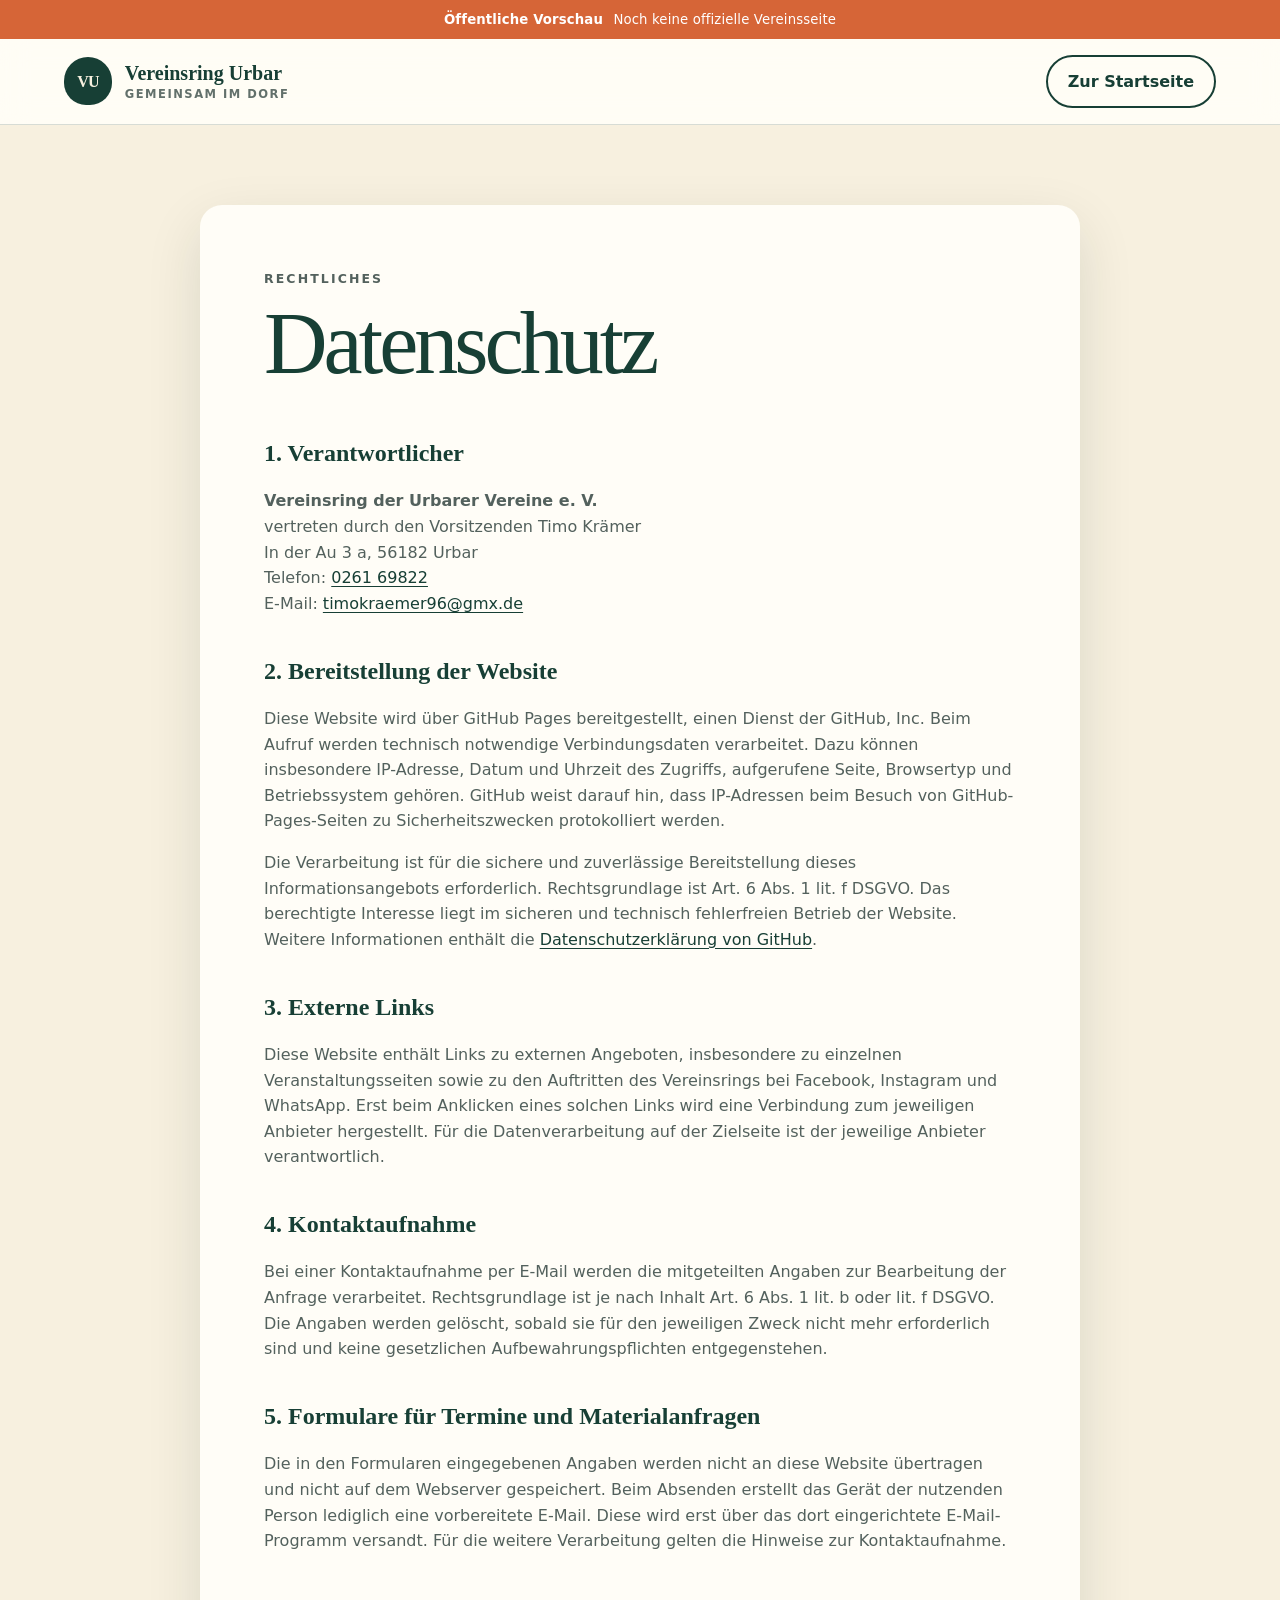
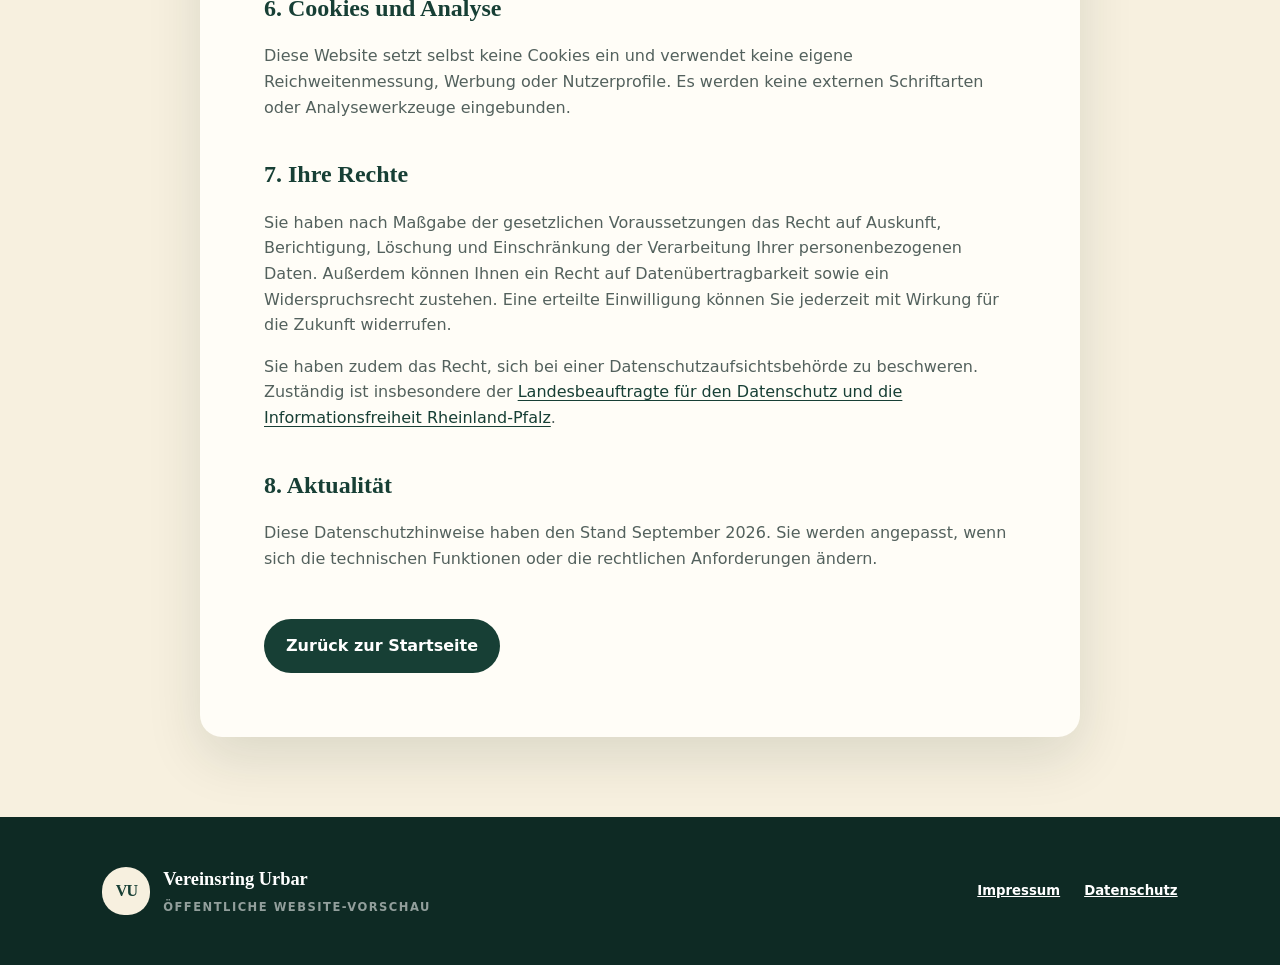
==== commit a66f96c7: "Materialausleihe für Urbarer Vereine ergänzen" ====
--- a/datenschutz.html
+++ b/datenschutz.html
@@ -7,7 +7,7 @@
   <meta name="theme-color" content="#173f35">
   <title>Datenschutz · Vereinsring Urbar</title>
   <link rel="icon" href="assets/favicon.svg" type="image/svg+xml">
-  <link rel="stylesheet" href="styles.css?v=20260902-9">
+  <link rel="stylesheet" href="styles.css?v=20260906-1">
 </head>
 <body class="legal-page">
   <div class="preview-bar"><strong>Öffentliche Vorschau</strong><span>Noch keine offizielle Vereinsseite</span></div>
@@ -23,7 +23,7 @@
       <section><h2>2. Bereitstellung der Website</h2><p>Diese Website wird über GitHub Pages bereitgestellt, einen Dienst der GitHub, Inc. Beim Aufruf werden technisch notwendige Verbindungsdaten verarbeitet. Dazu können insbesondere IP-Adresse, Datum und Uhrzeit des Zugriffs, aufgerufene Seite, Browsertyp und Betriebssystem gehören. GitHub weist darauf hin, dass IP-Adressen beim Besuch von GitHub-Pages-Seiten zu Sicherheitszwecken protokolliert werden.</p><p>Die Verarbeitung ist für die sichere und zuverlässige Bereitstellung dieses Informationsangebots erforderlich. Rechtsgrundlage ist Art. 6 Abs. 1 lit. f DSGVO. Das berechtigte Interesse liegt im sicheren und technisch fehlerfreien Betrieb der Website. Weitere Informationen enthält die <a href="https://docs.github.com/de/site-policy/privacy-policies/github-general-privacy-statement">Datenschutzerklärung von GitHub</a>.</p></section>
       <section><h2>3. Externe Links</h2><p>Diese Website enthält Links zu externen Angeboten, insbesondere zu einzelnen Veranstaltungsseiten sowie zu den Auftritten des Vereinsrings bei Facebook, Instagram und WhatsApp. Erst beim Anklicken eines solchen Links wird eine Verbindung zum jeweiligen Anbieter hergestellt. Für die Datenverarbeitung auf der Zielseite ist der jeweilige Anbieter verantwortlich.</p></section>
       <section><h2>4. Kontaktaufnahme</h2><p>Bei einer Kontaktaufnahme per E-Mail werden die mitgeteilten Angaben zur Bearbeitung der Anfrage verarbeitet. Rechtsgrundlage ist je nach Inhalt Art. 6 Abs. 1 lit. b oder lit. f DSGVO. Die Angaben werden gelöscht, sobald sie für den jeweiligen Zweck nicht mehr erforderlich sind und keine gesetzlichen Aufbewahrungspflichten entgegenstehen.</p></section>
-      <section><h2>5. Formular zur Veranstaltungsmeldung</h2><p>Die im Formular eingegebenen Angaben werden nicht an diese Website übertragen und nicht auf dem Webserver gespeichert. Beim Absenden erstellt das Gerät der nutzenden Person lediglich eine vorbereitete E-Mail. Diese wird erst über das dort eingerichtete E-Mail-Programm versandt. Für die weitere Verarbeitung gelten die Hinweise zur Kontaktaufnahme.</p></section>
+      <section><h2>5. Formulare für Termine und Materialanfragen</h2><p>Die in den Formularen eingegebenen Angaben werden nicht an diese Website übertragen und nicht auf dem Webserver gespeichert. Beim Absenden erstellt das Gerät der nutzenden Person lediglich eine vorbereitete E-Mail. Diese wird erst über das dort eingerichtete E-Mail-Programm versandt. Für die weitere Verarbeitung gelten die Hinweise zur Kontaktaufnahme.</p></section>
       <section><h2>6. Cookies und Analyse</h2><p>Diese Website setzt selbst keine Cookies ein und verwendet keine eigene Reichweitenmessung, Werbung oder Nutzerprofile. Es werden keine externen Schriftarten oder Analysewerkzeuge eingebunden.</p></section>
       <section><h2>7. Ihre Rechte</h2><p>Sie haben nach Maßgabe der gesetzlichen Voraussetzungen das Recht auf Auskunft, Berichtigung, Löschung und Einschränkung der Verarbeitung Ihrer personenbezogenen Daten. Außerdem können Ihnen ein Recht auf Datenübertragbarkeit sowie ein Widerspruchsrecht zustehen. Eine erteilte Einwilligung können Sie jederzeit mit Wirkung für die Zukunft widerrufen.</p><p>Sie haben zudem das Recht, sich bei einer Datenschutzaufsichtsbehörde zu beschweren. Zuständig ist insbesondere der <a href="https://www.datenschutz.rlp.de/">Landesbeauftragte für den Datenschutz und die Informationsfreiheit Rheinland-Pfalz</a>.</p></section>
       <section><h2>8. Aktualität</h2><p>Diese Datenschutzhinweise haben den Stand September 2026. Sie werden angepasst, wenn sich die technischen Funktionen oder die rechtlichen Anforderungen ändern.</p></section>
--- a/styles.css
+++ b/styles.css
@@ -61,7 +61,7 @@
 .word-3 { left: 4%; bottom: 16%; transform: rotate(5deg); }
 .word-4 { right: 2%; bottom: 15%; transform: rotate(-6deg); }
 
-.quick-strip { display: grid; grid-template-columns: repeat(3, 1fr); color: white; background: var(--ink); }
+.quick-strip { display: grid; grid-template-columns: repeat(4, minmax(0, 1fr)); color: white; background: var(--ink); }
 .quick-strip a { display: grid; grid-template-columns: auto 1fr; column-gap: 1rem; padding: 1.8rem clamp(1.25rem, 4vw, 4rem); text-decoration: none; border-right: 1px solid rgba(255,255,255,.17); }
 .quick-strip span { grid-row: span 2; color: var(--gold); font-family: Georgia, serif; font-size: 1.8rem; }
 .quick-strip strong { font-size: 1rem; }
@@ -91,17 +91,17 @@
 .event-card a { color: var(--ink); font-size: .85rem; font-weight: 850; text-decoration: none; }
 .source-note { margin: 1.5rem 0 0; color: var(--muted); font-size: .78rem; }
 
-.role-grid { display: grid; grid-template-columns: repeat(3, 1fr); gap: 1rem; }
-.role-card { min-height: 360px; display: flex; flex-direction: column; padding: 2rem; background: var(--paper); border: 1px solid var(--line); border-radius: var(--radius); }
+.role-grid { display: grid; grid-template-columns: repeat(3, minmax(0, 1fr)); gap: 1rem; }
+.role-card { min-width: 0; min-height: 360px; display: flex; flex-direction: column; padding: 2rem; background: var(--paper); border: 1px solid var(--line); border-radius: var(--radius); }
 .role-card::before { content: ""; width: 56px; height: 6px; margin-bottom: auto; background: var(--orange); border-radius: 999px; }
 .role-support::before { background: var(--gold); }
 .role-coordinate::before { background: var(--blue); }
 .role-label { margin: 2.5rem 0 .7rem; color: var(--orange); font-size: .7rem; font-weight: 850; letter-spacing: .12em; text-transform: uppercase; }
 .role-support .role-label { color: #98701d; }
 .role-coordinate .role-label { color: #39717b; }
-.role-card h3 { margin: 0 0 .7rem; color: var(--ink); font-family: Georgia, serif; font-size: 2rem; line-height: 1.05; }
+.role-card h3 { margin: 0 0 .7rem; color: var(--ink); font-family: Georgia, serif; font-size: 2rem; line-height: 1.05; overflow-wrap: anywhere; }
 .role-card p { margin: 0 0 1.8rem; color: var(--muted); }
-.role-card small { margin-top: auto; padding-top: 1.2rem; color: var(--ink); border-top: 1px solid var(--line); font-size: .76rem; font-weight: 750; }
+.role-card small { margin-top: auto; padding-top: 1.2rem; color: var(--ink); border-top: 1px solid var(--line); font-size: .76rem; font-weight: 750; overflow-wrap: anywhere; }
 
 .action-grid { display: grid; grid-template-columns: 1.5fr 1fr 1fr; gap: 1rem; }
 .action-card { min-height: 390px; position: relative; display: flex; flex-direction: column; justify-content: flex-end; padding: 2rem; color: var(--ink); background: var(--gold); border-radius: var(--radius); overflow: hidden; }
@@ -119,15 +119,15 @@
 .filter-row { display: flex; flex-wrap: wrap; gap: .55rem; margin-bottom: 1.5rem; }
 .filter-button { padding: .62rem 1rem; color: var(--ink); background: transparent; border: 1px solid var(--ink); border-radius: 999px; font: inherit; font-size: .82rem; font-weight: 750; cursor: pointer; }
 .filter-button.active, .filter-button:hover { color: white; background: var(--ink); }
-.club-grid { display: grid; grid-template-columns: repeat(4, 1fr); gap: .85rem; }
-.club-card { min-height: 205px; padding: 1.4rem; background: var(--paper); border: 1px solid rgba(23,63,53,.1); border-radius: 16px; transition: transform .2s ease, box-shadow .2s ease; }
+.club-grid { display: grid; grid-template-columns: repeat(4, minmax(0, 1fr)); gap: .85rem; }
+.club-card { min-width: 0; min-height: 205px; padding: 1.4rem; background: var(--paper); border: 1px solid rgba(23,63,53,.1); border-radius: 16px; transition: transform .2s ease, box-shadow .2s ease; }
 .club-card:hover { transform: translateY(-3px); box-shadow: 0 12px 35px rgba(15,42,36,.08); }
 .club-card[hidden] { display: none; }
 .club-icon { display: grid; place-items: center; width: 42px; height: 42px; margin-bottom: 2.2rem; color: white; background: var(--orange); border-radius: 50%; font-size: 1rem; }
 .club-card:nth-child(3n) .club-icon { background: var(--blue); }
 .club-card:nth-child(3n+2) .club-icon { color: var(--ink); background: var(--gold); }
-.club-card small { color: var(--muted); font-size: .68rem; font-weight: 850; letter-spacing: .1em; text-transform: uppercase; }
-.club-card h3 { margin: .35rem 0 0; color: var(--ink); font-family: Georgia, serif; font-size: 1.18rem; line-height: 1.2; }
+.club-card small { color: var(--muted); font-size: .68rem; font-weight: 850; letter-spacing: .1em; text-transform: uppercase; overflow-wrap: anywhere; }
+.club-card h3 { margin: .35rem 0 0; color: var(--ink); font-family: Georgia, serif; font-size: 1.18rem; line-height: 1.2; overflow-wrap: anywhere; }
 
 .story-section { display: grid; grid-template-columns: .6fr 1.2fr 1fr; align-items: center; gap: 4rem; background: var(--paper); }
 .story-number { color: var(--orange); font-family: Georgia, serif; font-size: clamp(6rem, 14vw, 14rem); line-height: .8; opacity: .18; }
@@ -144,7 +144,14 @@
 .contact-actions { display: flex; flex-direction: column; align-items: flex-start; gap: 1.2rem; }
 .button-cream { color: var(--ink); background: var(--cream); }
 .text-link { font-weight: 800; text-underline-offset: 4px; }
-.contact-socials { display: flex; flex-wrap: wrap; gap: .7rem 1.25rem; }
+.contact-socials { display: grid; grid-template-columns: repeat(2, minmax(0, 1fr)); gap: .7rem; width: 100%; max-width: 520px; }
+.contact-link { display: grid; grid-template-columns: 40px minmax(0, 1fr) auto; align-items: center; gap: .65rem; min-width: 0; padding: .68rem .75rem; color: white; background: rgba(255,255,255,.09); border: 1px solid rgba(255,255,255,.3); border-radius: 14px; font-size: .86rem; font-weight: 800; text-decoration: none; transition: transform .2s ease, background .2s ease; }
+.contact-link:hover { transform: translateY(-2px); background: rgba(255,255,255,.16); }
+.contact-icon { display: grid; place-items: center; width: 40px; height: 40px; color: var(--ink); background: var(--cream); border-radius: 50%; }
+.contact-icon svg { width: 21px; height: 21px; fill: none; stroke: currentColor; stroke-width: 1.8; stroke-linecap: round; stroke-linejoin: round; }
+.contact-icon svg .icon-fill { fill: currentColor; stroke: none; }
+.contact-icon-letter { font-family: Georgia, serif; font-size: 1.75rem; font-weight: 700; line-height: 1; }
+.contact-arrow { display: none; }
 
 .site-footer { display: grid; grid-template-columns: 1fr auto; gap: 2rem; padding: 3rem clamp(1.25rem, 8vw, 8rem); color: white; background: var(--ink-dark); }
 .footer-brand { display: flex; align-items: center; gap: .8rem; }
@@ -164,6 +171,54 @@
 .legal-card a:not(.button) { color: var(--ink); text-underline-offset: 3px; }
 .legal-back { margin-top: 2rem; }
 
+.submission-page { background: var(--cream); }
+.submission-main { padding: clamp(2.5rem, 6vw, 5rem) clamp(1.25rem, 7vw, 7rem) clamp(4rem, 8vw, 7rem); }
+.submission-intro { max-width: 1180px; margin: 0 auto 2.5rem; }
+.submission-intro h1 { max-width: 900px; margin: 0; color: var(--ink); font-family: Georgia, "Times New Roman", serif; font-size: clamp(3.1rem, 7vw, 6.6rem); font-weight: 500; line-height: .95; letter-spacing: -.045em; }
+.submission-intro > p:not(.eyebrow) { max-width: 760px; margin: 1.5rem 0 0; color: var(--muted); font-size: 1.08rem; }
+.submission-layout { display: grid; grid-template-columns: minmax(0, 1fr) minmax(260px, 340px); align-items: start; gap: 1.5rem; max-width: 1180px; margin: 0 auto; }
+.submission-card { padding: clamp(1.25rem, 4vw, 3rem); background: var(--paper); border: 1px solid var(--line); border-radius: var(--radius); box-shadow: var(--shadow); }
+.form-section { margin: 0; padding: 0; border: 0; }
+.form-section + .form-section { margin-top: 2.6rem; padding-top: 2.4rem; border-top: 1px solid var(--line); }
+.form-section legend { width: 100%; margin-bottom: 1.25rem; color: var(--ink); font-family: Georgia, serif; font-size: 1.8rem; font-weight: 700; line-height: 1.1; }
+.form-grid { display: grid; grid-template-columns: repeat(2, minmax(0, 1fr)); gap: 1.1rem; }
+.form-field { display: flex; flex-direction: column; gap: .42rem; min-width: 0; }
+.form-field-full { grid-column: 1 / -1; }
+.form-field label, .choice-label { color: var(--ink); font-size: .82rem; font-weight: 800; }
+.form-field input, .form-field select, .form-field textarea { width: 100%; min-height: 50px; padding: .72rem .82rem; color: var(--text); background: white; border: 1px solid rgba(23,63,53,.28); border-radius: 10px; font: inherit; }
+.form-field textarea { min-height: 120px; resize: vertical; }
+.form-field input:focus, .form-field select:focus, .form-field textarea:focus { outline: 3px solid rgba(214,101,55,.2); border-color: var(--orange); }
+.field-note { margin: 0; color: var(--muted); font-size: .74rem; }
+.choice-group { display: grid; gap: .65rem; }
+.choice-card { display: grid; grid-template-columns: auto 1fr; gap: .7rem; padding: .85rem; background: #f5f4ea; border: 1px solid var(--line); border-radius: 10px; cursor: pointer; }
+.choice-card input { width: 18px; height: 18px; margin-top: .2rem; accent-color: var(--orange); }
+.choice-card strong { display: block; color: var(--ink); font-size: .86rem; }
+.choice-card small { display: block; margin-top: .15rem; color: var(--muted); line-height: 1.35; }
+.form-check { display: grid; grid-template-columns: auto 1fr; gap: .7rem; align-items: start; }
+.form-check input { width: 18px; height: 18px; margin-top: .25rem; accent-color: var(--orange); }
+.form-check label { color: var(--muted); font-size: .82rem; }
+.form-check a { color: var(--ink); font-weight: 750; text-underline-offset: 3px; }
+.form-actions { display: flex; flex-wrap: wrap; align-items: center; gap: 1rem; margin-top: 1.5rem; }
+.form-actions button { cursor: pointer; font: inherit; }
+.form-status { margin: 0; color: var(--muted); font-size: .82rem; }
+.process-card { position: sticky; top: 112px; padding: 1.6rem; color: white; background: var(--ink); border-radius: var(--radius); }
+.process-card h2 { margin: 0 0 1.3rem; color: var(--cream); font-family: Georgia, serif; font-size: 1.8rem; line-height: 1.05; }
+.process-list { display: grid; gap: 1.25rem; margin: 0; padding: 0; list-style: none; counter-reset: process; }
+.process-list li { display: grid; grid-template-columns: 34px 1fr; gap: .75rem; counter-increment: process; }
+.process-list li::before { content: counter(process, decimal-leading-zero); color: var(--gold); font-family: Georgia, serif; font-size: 1.25rem; }
+.process-list strong { display: block; font-size: .9rem; }
+.process-list span { display: block; margin-top: .12rem; color: rgba(255,255,255,.68); font-size: .76rem; line-height: 1.45; }
+.process-note { margin: 1.5rem 0 0; padding-top: 1.3rem; color: rgba(255,255,255,.68); border-top: 1px solid rgba(255,255,255,.16); font-size: .76rem; }
+.preview-notice { margin: 0 0 1.4rem; padding: .9rem 1rem; color: #735119; background: #fff2cc; border: 1px solid rgba(115,81,25,.2); border-radius: 12px; font-size: .82rem; }
+.material-grid { display: grid; grid-template-columns: repeat(2, minmax(0, 1fr)); gap: .8rem; }
+.material-item { display: grid; grid-template-columns: minmax(0, 1fr) 92px; align-items: center; gap: 1rem; min-width: 0; padding: 1rem; background: #f5f4ea; border: 1px solid var(--line); border-radius: 12px; }
+.material-item strong { display: block; color: var(--ink); font-family: Georgia, serif; font-size: 1.1rem; line-height: 1.15; }
+.material-item small { display: block; margin-top: .2rem; color: var(--muted); font-size: .72rem; }
+.material-item label { color: var(--muted); font-size: .7rem; font-weight: 800; text-align: right; }
+.material-item input { width: 78px; min-height: 46px; margin-top: .25rem; padding: .55rem; color: var(--text); background: white; border: 1px solid rgba(23,63,53,.28); border-radius: 9px; font: inherit; text-align: center; }
+.material-item input:focus { outline: 3px solid rgba(214,101,55,.2); border-color: var(--orange); }
+.material-hint { margin: .8rem 0 0; color: var(--muted); font-size: .76rem; }
+
 @media (max-width: 1050px) {
   .hero { min-height: auto; grid-template-columns: 1fr; }
   .hero-visual { min-height: 400px; }
@@ -172,20 +227,26 @@
   .event-featured { grid-column: 1 / -1; }
   .action-grid { grid-template-columns: 1fr 1fr; }
   .action-image { grid-row: span 2; }
-  .club-grid { grid-template-columns: repeat(3, 1fr); }
+  .club-grid { grid-template-columns: repeat(3, minmax(0, 1fr)); }
   .story-section { grid-template-columns: .5fr 1.5fr; }
   .story-section blockquote { grid-column: 2; }
-  .role-grid { grid-template-columns: 1fr 1fr; }
+  .role-grid { grid-template-columns: repeat(2, minmax(0, 1fr)); }
   .role-card:last-child { grid-column: 1 / -1; min-height: 300px; }
-}
-
-@media (max-width: 900px) {
+  .contact-section { grid-template-columns: 1fr; }
+  .contact-actions { width: 100%; }
+  .quick-strip { grid-template-columns: repeat(2, minmax(0, 1fr)); }
+}
+
+@media (max-width: 1180px) {
   .site-header { min-height: 76px; }
   .menu-button { display: block; }
   .main-nav { position: absolute; top: 100%; left: 0; right: 0; display: none; align-items: stretch; flex-direction: column; gap: 0; padding: .8rem 1.25rem 1.25rem; background: var(--paper); border-bottom: 1px solid var(--line); box-shadow: 0 20px 30px rgba(15,42,36,.1); }
   .main-nav.open { display: flex; }
   .main-nav a { padding: .8rem 0; }
   .nav-button { margin-top: .5rem; padding: .7rem 1rem !important; text-align: center; }
+  .submission-layout { grid-template-columns: 1fr; }
+  .process-card { position: static; order: -1; }
+  .process-list { grid-template-columns: repeat(3, 1fr); }
 }
 
 @media (max-width: 760px) {
@@ -214,12 +275,17 @@
   .event-card { min-height: 290px; }
   .action-image { grid-row: auto; min-height: 510px; }
   .action-card:not(.action-image) { min-height: 310px; }
-  .club-grid { grid-template-columns: 1fr 1fr; }
+  .club-grid { grid-template-columns: repeat(2, minmax(0, 1fr)); }
   .story-section { grid-template-columns: 1fr; gap: 2rem; }
   .story-number { font-size: 7rem; }
   .story-section blockquote { grid-column: auto; }
   .site-footer { grid-template-columns: 1fr; }
   .site-footer nav { justify-content: flex-start; }
+  .submission-main { padding-top: 2.5rem; }
+  .form-grid { grid-template-columns: 1fr; }
+  .form-field-full { grid-column: auto; }
+  .process-list { grid-template-columns: 1fr; }
+  .material-grid { grid-template-columns: 1fr; }
 }
 
 @media (max-width: 480px) {
@@ -233,6 +299,13 @@
   .club-grid { grid-template-columns: 1fr; }
   .club-card { min-height: 175px; }
   .club-icon { margin-bottom: 1.5rem; }
+  .submission-intro h1 { font-size: clamp(2.75rem, 15vw, 4rem); overflow-wrap: anywhere; }
+  .submission-card { padding: 1.1rem; }
+  .form-actions .button { width: 100%; }
+}
+
+@media (max-width: 420px) {
+  .contact-socials { grid-template-columns: 1fr; }
 }
 
 @media (prefers-reduced-motion: reduce) {
